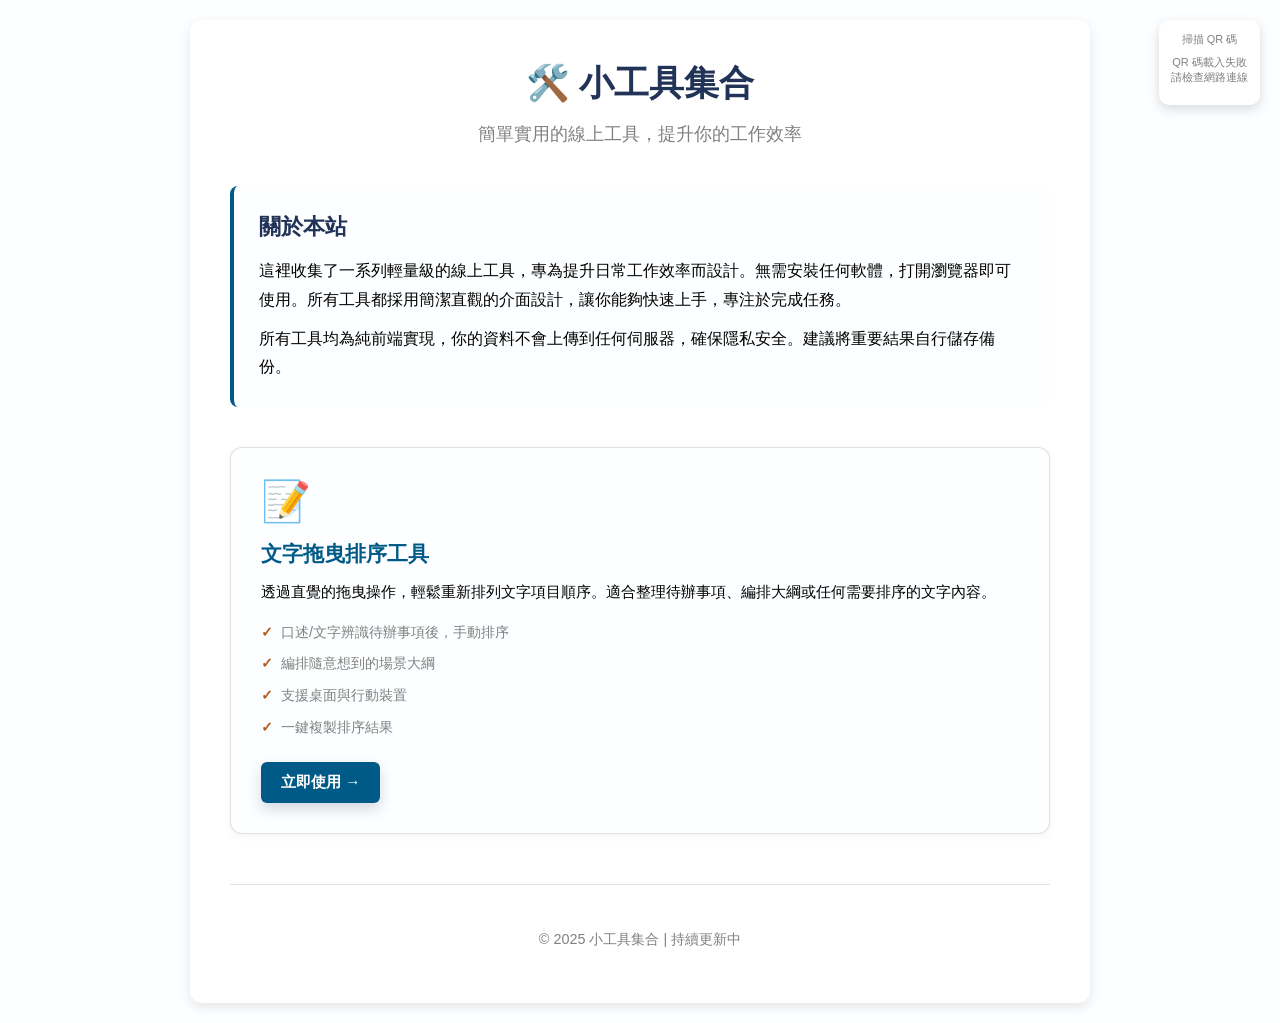
==== index.html @ 2c17f5dd "Add reusable QR component" ====
<!DOCTYPE html>
<html lang="zh-Hant">
<head>
    <meta charset="UTF-8">
    <meta name="viewport" content="width=device-width, initial-scale=1.0">
    <title>小工具集合</title>
    <link rel="stylesheet" href="components/qr.css">
    <style>
        * {
            box-sizing: border-box;
        }
        body {
            font-family: -apple-system, BlinkMacSystemFont, "Segoe UI", Roboto, sans-serif;
            background-color: #FCFEFF;
            color: #000000;
            display: flex;
            flex-direction: column;
            align-items: center;
            padding: 20px;
            margin: 0;
            min-height: 100vh;
        }
        .container {
            width: 100%;
            max-width: 900px;
            background: #FFFFFF;
            padding: 40px;
            border-radius: 12px;
            box-shadow: 0 4px 12px rgba(0,0,0,0.1);
        }
        h1 {
            text-align: center;
            color: #213357;
            margin: 0 0 15px 0;
            font-size: 2.2em;
            font-weight: 700;
        }
        .subtitle {
            text-align: center;
            color: #808080;
            margin: 0 0 40px 0;
            font-size: 1.1em;
            font-weight: 400;
        }
        .intro-section {
            margin-bottom: 40px;
            padding: 25px;
            background-color: #FCFEFF;
            border-radius: 8px;
            border-left: 4px solid #005A87;
        }
        .intro-section h2 {
            color: #213357;
            margin: 0 0 15px 0;
            font-size: 1.4em;
        }
        .intro-section p {
            color: #000000;
            line-height: 1.8;
            margin: 0 0 10px 0;
            font-size: 1em;
        }
        .intro-section p:last-child {
            margin-bottom: 0;
        }
        .tools-grid {
            display: grid;
            grid-template-columns: repeat(auto-fit, minmax(280px, 1fr));
            gap: 25px;
            margin-top: 30px;
        }
        .tool-card {
            background: #FCFEFF;
            border: 1px solid rgba(58, 58, 58, 0.15);
            border-radius: 12px;
            padding: 30px;
            transition: all 0.3s ease;
            text-decoration: none;
            color: inherit;
            display: block;
            box-shadow: 0 2px 8px rgba(0,0,0,0.05);
        }
        .tool-card:hover {
            transform: translateY(-5px);
            box-shadow: 0 6px 20px rgba(0, 90, 135, 0.15);
            border-color: #005A87;
        }
        .tool-icon {
            font-size: 2.5em;
            margin-bottom: 15px;
            display: block;
        }
        .tool-card h3 {
            color: #005A87;
            margin: 0 0 12px 0;
            font-size: 1.3em;
            font-weight: 600;
        }
        .tool-card p {
            color: #000000;
            line-height: 1.6;
            margin: 0 0 15px 0;
            font-size: 0.95em;
        }
        .tool-features {
            list-style: none;
            padding: 0;
            margin: 15px 0 0 0;
        }
        .tool-features li {
            color: #808080;
            font-size: 0.9em;
            line-height: 1.8;
            padding-left: 20px;
            position: relative;
            margin-bottom: 6px;
        }
        .tool-features li:before {
            content: "✓";
            color: #B35A1E;
            font-weight: bold;
            position: absolute;
            left: 0;
        }
        .cta-button {
            display: inline-block;
            margin-top: 15px;
            padding: 10px 20px;
            font-size: 0.95em;
            font-weight: bold;
            color: #fff;
            background-color: #005A87;
            border: none;
            border-radius: 6px;
            text-decoration: none;
            transition: background-color 0.2s;
            box-shadow: 0 6px 14px rgba(33, 51, 87, 0.18);
        }
        .cta-button:hover {
            background-color: #213357;
        }
        .footer {
            margin-top: 50px;
            text-align: center;
            color: #808080;
            font-size: 0.9em;
            padding-top: 30px;
            border-top: 1px solid rgba(58, 58, 58, 0.15);
        }
        
        /* 響應式設計 */
        @media (max-width: 768px) {
            body {
                padding: 10px;
            }
            .container {
                padding: 25px;
            }
            h1 {
                font-size: 1.8em;
            }
            .subtitle {
                font-size: 1em;
                margin-bottom: 30px;
            }
            .intro-section {
                padding: 20px;
                margin-bottom: 30px;
            }
            .intro-section h2 {
                font-size: 1.2em;
            }
            .tools-grid {
                grid-template-columns: 1fr;
                gap: 20px;
            }
            .tool-card {
                padding: 25px;
            }
        }
        
        @media (max-width: 480px) {
            h1 {
                font-size: 1.5em;
            }
            .subtitle {
                font-size: 0.9em;
            }
            .intro-section h2 {
                font-size: 1.1em;
            }
            .tool-card h3 {
                font-size: 1.2em;
            }
        }
    </style>
</head>
<body>
    <div class="container">
        <h1>🛠️ 小工具集合</h1>
        <p class="subtitle">簡單實用的線上工具，提升你的工作效率</p>
        
        <div class="intro-section">
            <h2>關於本站</h2>
            <p>這裡收集了一系列輕量級的線上工具，專為提升日常工作效率而設計。無需安裝任何軟體，打開瀏覽器即可使用。所有工具都採用簡潔直觀的介面設計，讓你能夠快速上手，專注於完成任務。</p>
            <p>所有工具均為純前端實現，你的資料不會上傳到任何伺服器，確保隱私安全。建議將重要結果自行儲存備份。</p>
        </div>
        
        <div class="tools-grid">
            <a href="draglist.html" class="tool-card">
                <span class="tool-icon">📝</span>
                <h3>文字拖曳排序工具</h3>
                <p>透過直覺的拖曳操作，輕鬆重新排列文字項目順序。適合整理待辦事項、編排大綱或任何需要排序的文字內容。</p>
                <ul class="tool-features">
                    <li>口述/文字辨識待辦事項後，手動排序</li>
                    <li>編排隨意想到的場景大綱</li>
                    <li>支援桌面與行動裝置</li>
                    <li>一鍵複製排序結果</li>
                </ul>
                <span class="cta-button">立即使用 →</span>
            </a>
            
            <!-- 預留位置：未來可以新增更多工具 -->
            <!-- 
            <a href="tool2.html" class="tool-card">
                <span class="tool-icon">🎨</span>
                <h3>工具名稱</h3>
                <p>工具描述...</p>
                <ul class="tool-features">
                    <li>功能特點 1</li>
                    <li>功能特點 2</li>
                    <li>功能特點 3</li>
                </ul>
                <span class="cta-button">立即使用 →</span>
            </a>
            -->
        </div>
        
        <div class="footer">
            <p>© 2025 小工具集合 | 持續更新中</p>
        </div>
    </div>
    <script src="components/qr.js" defer></script>
</body>
</html>
---- components/qr.css ----
.qr-container {
    position: fixed;
    top: 20px;
    right: 20px;
    z-index: 1000;
    text-align: center;
    padding: 12px;
    background-color: #FFFFFF;
    border-radius: 10px;
    box-shadow: 0 4px 12px rgba(0,0,0,0.15);
    display: none;
}

.qr-container p {
    margin: 0 0 8px 0;
    font-size: 11px;
    color: #808080;
    font-weight: 500;
}

#qrcode {
    display: inline-block;
}

#qrcode canvas {
    display: block;
}

@media (min-width: 769px) {
    .qr-container {
        display: block;
    }
}
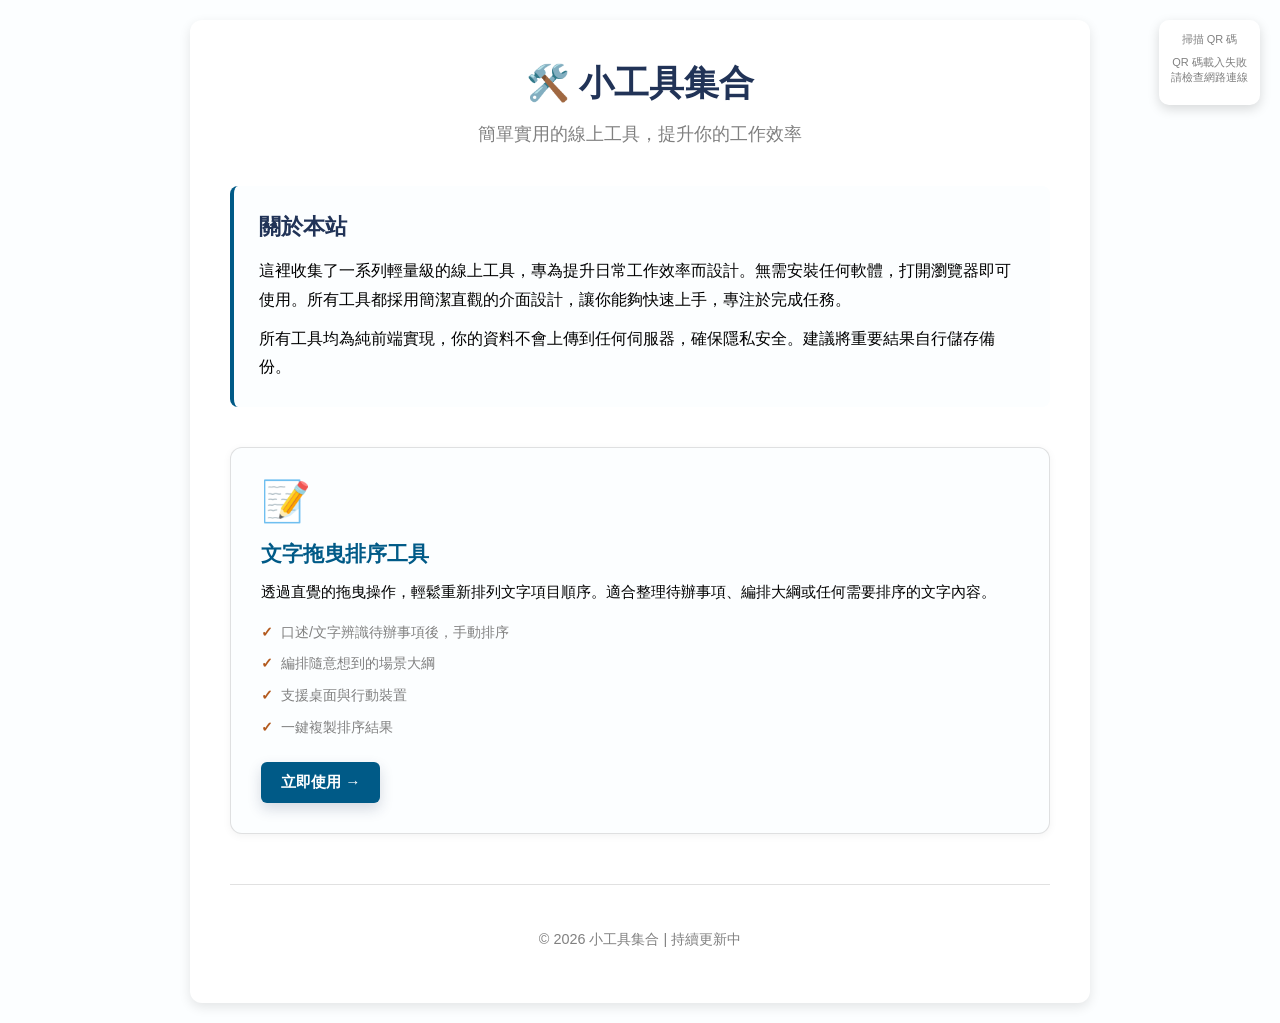
==== commit 45dc45da: "更新頁尾年份為 2026" ====
--- a/index.html
+++ b/index.html
@@ -1,245 +1,245 @@
-<!DOCTYPE html>
-<html lang="zh-Hant">
-<head>
-    <meta charset="UTF-8">
-    <meta name="viewport" content="width=device-width, initial-scale=1.0">
-    <title>小工具集合</title>
-    <link rel="stylesheet" href="components/qr.css">
-    <style>
-        * {
-            box-sizing: border-box;
-        }
-        body {
-            font-family: -apple-system, BlinkMacSystemFont, "Segoe UI", Roboto, sans-serif;
-            background-color: #FCFEFF;
-            color: #000000;
-            display: flex;
-            flex-direction: column;
-            align-items: center;
-            padding: 20px;
-            margin: 0;
-            min-height: 100vh;
-        }
-        .container {
-            width: 100%;
-            max-width: 900px;
-            background: #FFFFFF;
-            padding: 40px;
-            border-radius: 12px;
-            box-shadow: 0 4px 12px rgba(0,0,0,0.1);
-        }
-        h1 {
-            text-align: center;
-            color: #213357;
-            margin: 0 0 15px 0;
-            font-size: 2.2em;
-            font-weight: 700;
-        }
-        .subtitle {
-            text-align: center;
-            color: #808080;
-            margin: 0 0 40px 0;
-            font-size: 1.1em;
-            font-weight: 400;
-        }
-        .intro-section {
-            margin-bottom: 40px;
-            padding: 25px;
-            background-color: #FCFEFF;
-            border-radius: 8px;
-            border-left: 4px solid #005A87;
-        }
-        .intro-section h2 {
-            color: #213357;
-            margin: 0 0 15px 0;
-            font-size: 1.4em;
-        }
-        .intro-section p {
-            color: #000000;
-            line-height: 1.8;
-            margin: 0 0 10px 0;
-            font-size: 1em;
-        }
-        .intro-section p:last-child {
-            margin-bottom: 0;
-        }
-        .tools-grid {
-            display: grid;
-            grid-template-columns: repeat(auto-fit, minmax(280px, 1fr));
-            gap: 25px;
-            margin-top: 30px;
-        }
-        .tool-card {
-            background: #FCFEFF;
-            border: 1px solid rgba(58, 58, 58, 0.15);
-            border-radius: 12px;
-            padding: 30px;
-            transition: all 0.3s ease;
-            text-decoration: none;
-            color: inherit;
-            display: block;
-            box-shadow: 0 2px 8px rgba(0,0,0,0.05);
-        }
-        .tool-card:hover {
-            transform: translateY(-5px);
-            box-shadow: 0 6px 20px rgba(0, 90, 135, 0.15);
-            border-color: #005A87;
-        }
-        .tool-icon {
-            font-size: 2.5em;
-            margin-bottom: 15px;
-            display: block;
-        }
-        .tool-card h3 {
-            color: #005A87;
-            margin: 0 0 12px 0;
-            font-size: 1.3em;
-            font-weight: 600;
-        }
-        .tool-card p {
-            color: #000000;
-            line-height: 1.6;
-            margin: 0 0 15px 0;
-            font-size: 0.95em;
-        }
-        .tool-features {
-            list-style: none;
-            padding: 0;
-            margin: 15px 0 0 0;
-        }
-        .tool-features li {
-            color: #808080;
-            font-size: 0.9em;
-            line-height: 1.8;
-            padding-left: 20px;
-            position: relative;
-            margin-bottom: 6px;
-        }
-        .tool-features li:before {
-            content: "✓";
-            color: #B35A1E;
-            font-weight: bold;
-            position: absolute;
-            left: 0;
-        }
-        .cta-button {
-            display: inline-block;
-            margin-top: 15px;
-            padding: 10px 20px;
-            font-size: 0.95em;
-            font-weight: bold;
-            color: #fff;
-            background-color: #005A87;
-            border: none;
-            border-radius: 6px;
-            text-decoration: none;
-            transition: background-color 0.2s;
-            box-shadow: 0 6px 14px rgba(33, 51, 87, 0.18);
-        }
-        .cta-button:hover {
-            background-color: #213357;
-        }
-        .footer {
-            margin-top: 50px;
-            text-align: center;
-            color: #808080;
-            font-size: 0.9em;
-            padding-top: 30px;
-            border-top: 1px solid rgba(58, 58, 58, 0.15);
-        }
-        
-        /* 響應式設計 */
-        @media (max-width: 768px) {
-            body {
-                padding: 10px;
-            }
-            .container {
-                padding: 25px;
-            }
-            h1 {
-                font-size: 1.8em;
-            }
-            .subtitle {
-                font-size: 1em;
-                margin-bottom: 30px;
-            }
-            .intro-section {
-                padding: 20px;
-                margin-bottom: 30px;
-            }
-            .intro-section h2 {
-                font-size: 1.2em;
-            }
-            .tools-grid {
-                grid-template-columns: 1fr;
-                gap: 20px;
-            }
-            .tool-card {
-                padding: 25px;
-            }
-        }
-        
-        @media (max-width: 480px) {
-            h1 {
-                font-size: 1.5em;
-            }
-            .subtitle {
-                font-size: 0.9em;
-            }
-            .intro-section h2 {
-                font-size: 1.1em;
-            }
-            .tool-card h3 {
-                font-size: 1.2em;
-            }
-        }
-    </style>
-</head>
-<body>
-    <div class="container">
-        <h1>🛠️ 小工具集合</h1>
-        <p class="subtitle">簡單實用的線上工具，提升你的工作效率</p>
-        
-        <div class="intro-section">
-            <h2>關於本站</h2>
-            <p>這裡收集了一系列輕量級的線上工具，專為提升日常工作效率而設計。無需安裝任何軟體，打開瀏覽器即可使用。所有工具都採用簡潔直觀的介面設計，讓你能夠快速上手，專注於完成任務。</p>
-            <p>所有工具均為純前端實現，你的資料不會上傳到任何伺服器，確保隱私安全。建議將重要結果自行儲存備份。</p>
-        </div>
-        
-        <div class="tools-grid">
-            <a href="draglist.html" class="tool-card">
-                <span class="tool-icon">📝</span>
-                <h3>文字拖曳排序工具</h3>
-                <p>透過直覺的拖曳操作，輕鬆重新排列文字項目順序。適合整理待辦事項、編排大綱或任何需要排序的文字內容。</p>
-                <ul class="tool-features">
-                    <li>口述/文字辨識待辦事項後，手動排序</li>
-                    <li>編排隨意想到的場景大綱</li>
-                    <li>支援桌面與行動裝置</li>
-                    <li>一鍵複製排序結果</li>
-                </ul>
-                <span class="cta-button">立即使用 →</span>
-            </a>
-            
-            <!-- 預留位置：未來可以新增更多工具 -->
-            <!-- 
-            <a href="tool2.html" class="tool-card">
-                <span class="tool-icon">🎨</span>
-                <h3>工具名稱</h3>
-                <p>工具描述...</p>
-                <ul class="tool-features">
-                    <li>功能特點 1</li>
-                    <li>功能特點 2</li>
-                    <li>功能特點 3</li>
-                </ul>
-                <span class="cta-button">立即使用 →</span>
-            </a>
-            -->
-        </div>
-        
-        <div class="footer">
-            <p>© 2025 小工具集合 | 持續更新中</p>
-        </div>
-    </div>
-    <script src="components/qr.js" defer></script>
-</body>
-</html>
+<!DOCTYPE html>
+<html lang="zh-Hant">
+<head>
+    <meta charset="UTF-8">
+    <meta name="viewport" content="width=device-width, initial-scale=1.0">
+    <title>小工具集合</title>
+    <link rel="stylesheet" href="components/qr.css">
+    <style>
+        * {
+            box-sizing: border-box;
+        }
+        body {
+            font-family: -apple-system, BlinkMacSystemFont, "Segoe UI", Roboto, sans-serif;
+            background-color: #FCFEFF;
+            color: #000000;
+            display: flex;
+            flex-direction: column;
+            align-items: center;
+            padding: 20px;
+            margin: 0;
+            min-height: 100vh;
+        }
+        .container {
+            width: 100%;
+            max-width: 900px;
+            background: #FFFFFF;
+            padding: 40px;
+            border-radius: 12px;
+            box-shadow: 0 4px 12px rgba(0,0,0,0.1);
+        }
+        h1 {
+            text-align: center;
+            color: #213357;
+            margin: 0 0 15px 0;
+            font-size: 2.2em;
+            font-weight: 700;
+        }
+        .subtitle {
+            text-align: center;
+            color: #808080;
+            margin: 0 0 40px 0;
+            font-size: 1.1em;
+            font-weight: 400;
+        }
+        .intro-section {
+            margin-bottom: 40px;
+            padding: 25px;
+            background-color: #FCFEFF;
+            border-radius: 8px;
+            border-left: 4px solid #005A87;
+        }
+        .intro-section h2 {
+            color: #213357;
+            margin: 0 0 15px 0;
+            font-size: 1.4em;
+        }
+        .intro-section p {
+            color: #000000;
+            line-height: 1.8;
+            margin: 0 0 10px 0;
+            font-size: 1em;
+        }
+        .intro-section p:last-child {
+            margin-bottom: 0;
+        }
+        .tools-grid {
+            display: grid;
+            grid-template-columns: repeat(auto-fit, minmax(280px, 1fr));
+            gap: 25px;
+            margin-top: 30px;
+        }
+        .tool-card {
+            background: #FCFEFF;
+            border: 1px solid rgba(58, 58, 58, 0.15);
+            border-radius: 12px;
+            padding: 30px;
+            transition: all 0.3s ease;
+            text-decoration: none;
+            color: inherit;
+            display: block;
+            box-shadow: 0 2px 8px rgba(0,0,0,0.05);
+        }
+        .tool-card:hover {
+            transform: translateY(-5px);
+            box-shadow: 0 6px 20px rgba(0, 90, 135, 0.15);
+            border-color: #005A87;
+        }
+        .tool-icon {
+            font-size: 2.5em;
+            margin-bottom: 15px;
+            display: block;
+        }
+        .tool-card h3 {
+            color: #005A87;
+            margin: 0 0 12px 0;
+            font-size: 1.3em;
+            font-weight: 600;
+        }
+        .tool-card p {
+            color: #000000;
+            line-height: 1.6;
+            margin: 0 0 15px 0;
+            font-size: 0.95em;
+        }
+        .tool-features {
+            list-style: none;
+            padding: 0;
+            margin: 15px 0 0 0;
+        }
+        .tool-features li {
+            color: #808080;
+            font-size: 0.9em;
+            line-height: 1.8;
+            padding-left: 20px;
+            position: relative;
+            margin-bottom: 6px;
+        }
+        .tool-features li:before {
+            content: "✓";
+            color: #B35A1E;
+            font-weight: bold;
+            position: absolute;
+            left: 0;
+        }
+        .cta-button {
+            display: inline-block;
+            margin-top: 15px;
+            padding: 10px 20px;
+            font-size: 0.95em;
+            font-weight: bold;
+            color: #fff;
+            background-color: #005A87;
+            border: none;
+            border-radius: 6px;
+            text-decoration: none;
+            transition: background-color 0.2s;
+            box-shadow: 0 6px 14px rgba(33, 51, 87, 0.18);
+        }
+        .cta-button:hover {
+            background-color: #213357;
+        }
+        .footer {
+            margin-top: 50px;
+            text-align: center;
+            color: #808080;
+            font-size: 0.9em;
+            padding-top: 30px;
+            border-top: 1px solid rgba(58, 58, 58, 0.15);
+        }
+        
+        /* 響應式設計 */
+        @media (max-width: 768px) {
+            body {
+                padding: 10px;
+            }
+            .container {
+                padding: 25px;
+            }
+            h1 {
+                font-size: 1.8em;
+            }
+            .subtitle {
+                font-size: 1em;
+                margin-bottom: 30px;
+            }
+            .intro-section {
+                padding: 20px;
+                margin-bottom: 30px;
+            }
+            .intro-section h2 {
+                font-size: 1.2em;
+            }
+            .tools-grid {
+                grid-template-columns: 1fr;
+                gap: 20px;
+            }
+            .tool-card {
+                padding: 25px;
+            }
+        }
+        
+        @media (max-width: 480px) {
+            h1 {
+                font-size: 1.5em;
+            }
+            .subtitle {
+                font-size: 0.9em;
+            }
+            .intro-section h2 {
+                font-size: 1.1em;
+            }
+            .tool-card h3 {
+                font-size: 1.2em;
+            }
+        }
+    </style>
+</head>
+<body>
+    <div class="container">
+        <h1>🛠️ 小工具集合</h1>
+        <p class="subtitle">簡單實用的線上工具，提升你的工作效率</p>
+        
+        <div class="intro-section">
+            <h2>關於本站</h2>
+            <p>這裡收集了一系列輕量級的線上工具，專為提升日常工作效率而設計。無需安裝任何軟體，打開瀏覽器即可使用。所有工具都採用簡潔直觀的介面設計，讓你能夠快速上手，專注於完成任務。</p>
+            <p>所有工具均為純前端實現，你的資料不會上傳到任何伺服器，確保隱私安全。建議將重要結果自行儲存備份。</p>
+        </div>
+        
+        <div class="tools-grid">
+            <a href="draglist.html" class="tool-card">
+                <span class="tool-icon">📝</span>
+                <h3>文字拖曳排序工具</h3>
+                <p>透過直覺的拖曳操作，輕鬆重新排列文字項目順序。適合整理待辦事項、編排大綱或任何需要排序的文字內容。</p>
+                <ul class="tool-features">
+                    <li>口述/文字辨識待辦事項後，手動排序</li>
+                    <li>編排隨意想到的場景大綱</li>
+                    <li>支援桌面與行動裝置</li>
+                    <li>一鍵複製排序結果</li>
+                </ul>
+                <span class="cta-button">立即使用 →</span>
+            </a>
+            
+            <!-- 預留位置：未來可以新增更多工具 -->
+            <!-- 
+            <a href="tool2.html" class="tool-card">
+                <span class="tool-icon">🎨</span>
+                <h3>工具名稱</h3>
+                <p>工具描述...</p>
+                <ul class="tool-features">
+                    <li>功能特點 1</li>
+                    <li>功能特點 2</li>
+                    <li>功能特點 3</li>
+                </ul>
+                <span class="cta-button">立即使用 →</span>
+            </a>
+            -->
+        </div>
+        
+        <div class="footer">
+            <p>© 2026 小工具集合 | 持續更新中</p>
+        </div>
+    </div>
+    <script src="components/qr.js" defer></script>
+</body>
+</html>
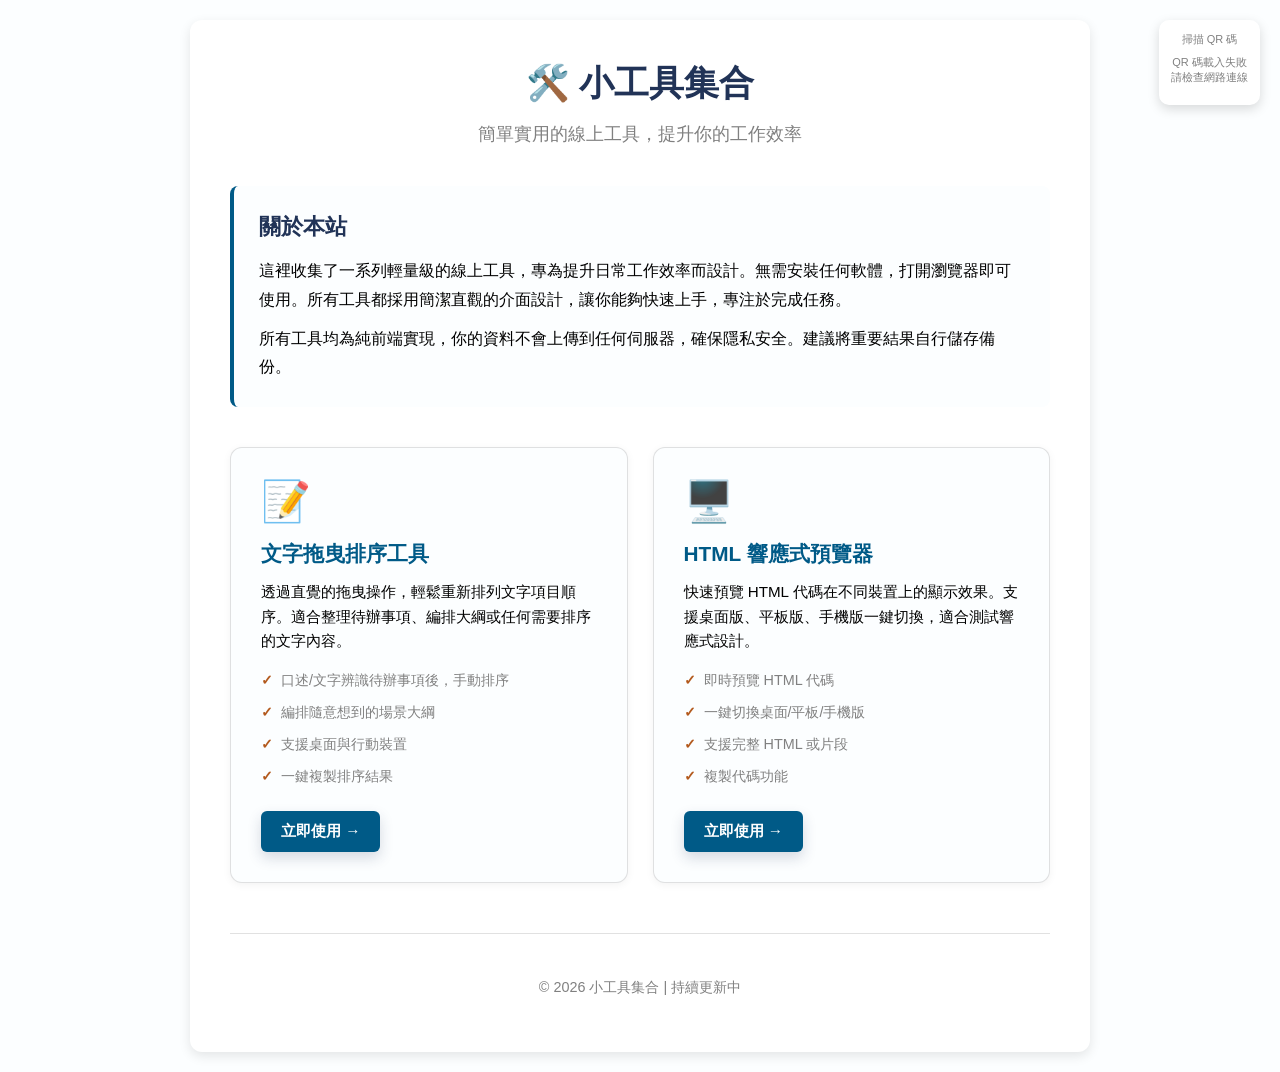
==== commit f891f165: "新增 HTML 響應式預覽器工具" ====
--- a/index.html
+++ b/index.html
@@ -220,9 +220,22 @@
                 <span class="cta-button">立即使用 →</span>
             </a>
             
+            <a href="html-preview.html" class="tool-card">
+                <span class="tool-icon">🖥️</span>
+                <h3>HTML 響應式預覽器</h3>
+                <p>快速預覽 HTML 代碼在不同裝置上的顯示效果。支援桌面版、平板版、手機版一鍵切換，適合測試響應式設計。</p>
+                <ul class="tool-features">
+                    <li>即時預覽 HTML 代碼</li>
+                    <li>一鍵切換桌面/平板/手機版</li>
+                    <li>支援完整 HTML 或片段</li>
+                    <li>複製代碼功能</li>
+                </ul>
+                <span class="cta-button">立即使用 →</span>
+            </a>
+            
             <!-- 預留位置：未來可以新增更多工具 -->
             <!-- 
-            <a href="tool2.html" class="tool-card">
+            <a href="tool3.html" class="tool-card">
                 <span class="tool-icon">🎨</span>
                 <h3>工具名稱</h3>
                 <p>工具描述...</p>
@@ -237,9 +250,12 @@
         </div>
         
         <div class="footer">
-            <p>© 2026 小工具集合 | 持續更新中</p>
+            <p>© <span id="current-year"></span> 小工具集合 | 持續更新中</p>
         </div>
     </div>
+    <script>
+        document.getElementById('current-year').textContent = new Date().getFullYear();
+    </script>
     <script src="components/qr.js" defer></script>
 </body>
 </html>
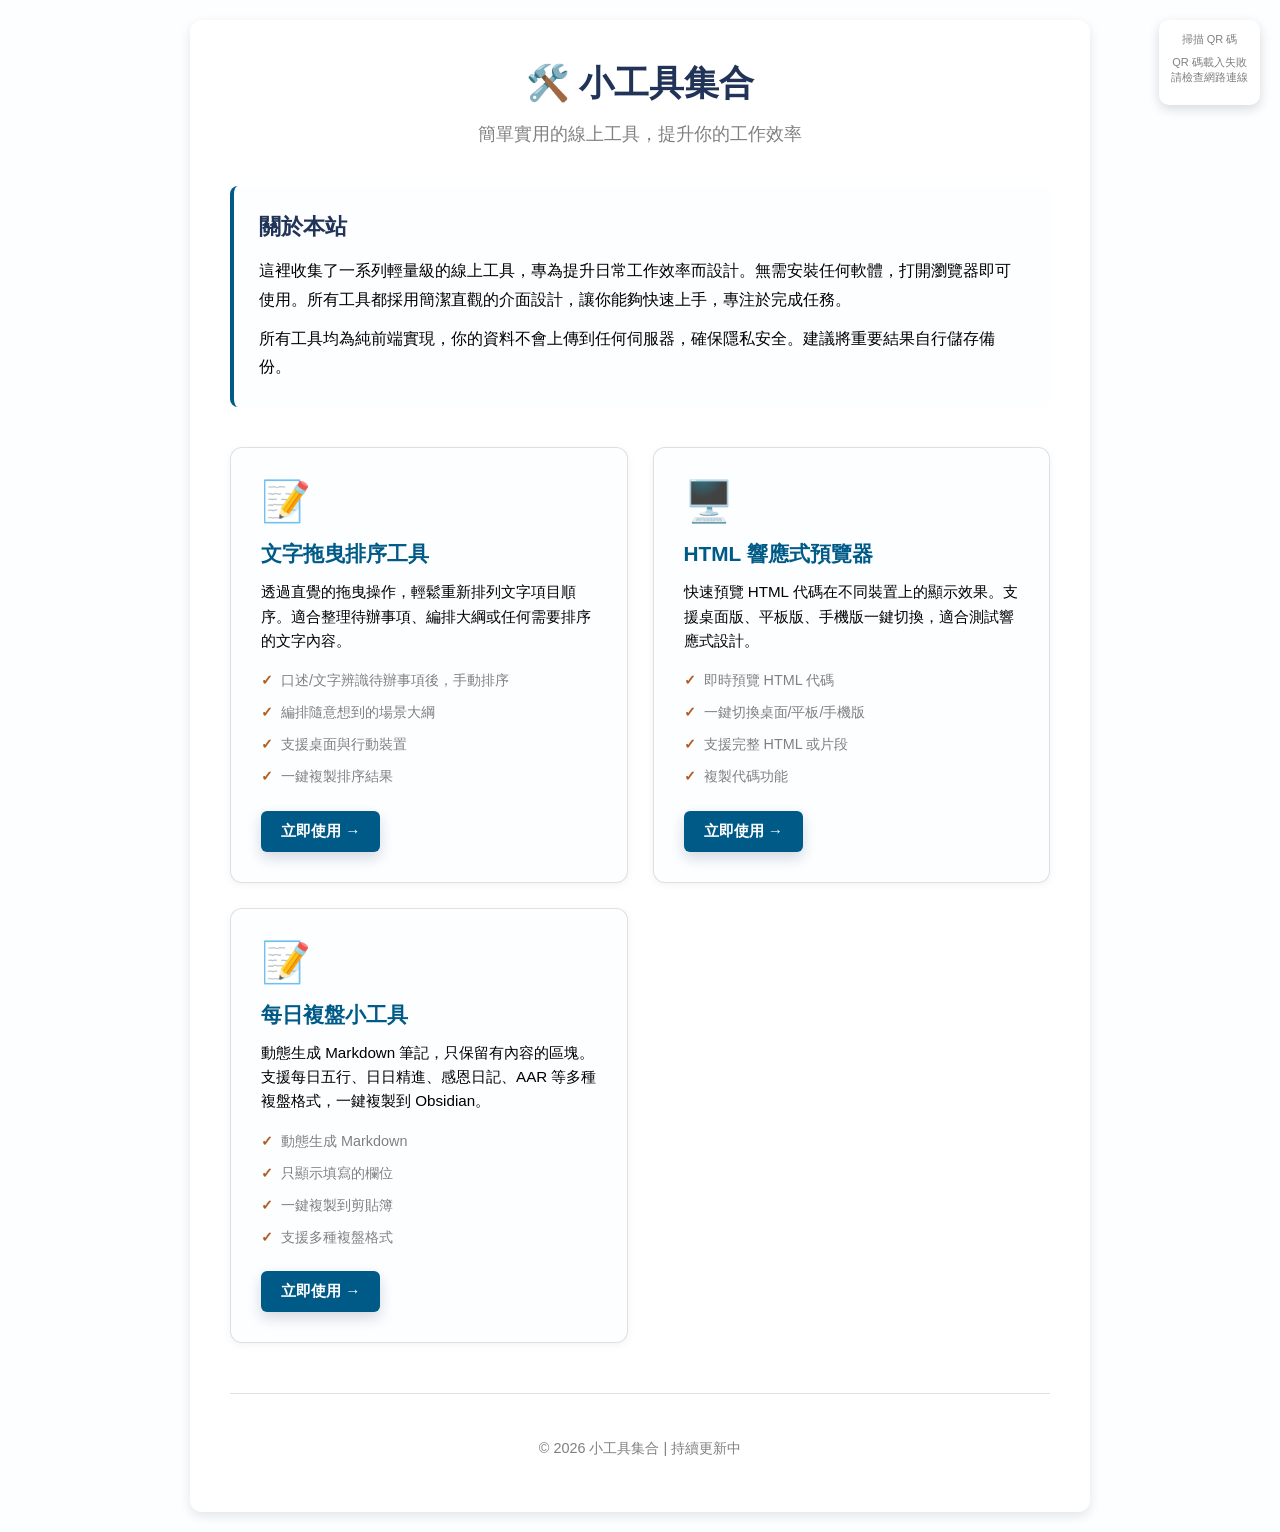
==== commit 81ca09ae: "Rename tool files: use underscore instead of hyphen" ====
--- a/index.html
+++ b/index.html
@@ -220,7 +220,7 @@
                 <span class="cta-button">立即使用 →</span>
             </a>
             
-            <a href="html-preview.html" class="tool-card">
+            <a href="html_preview.html" class="tool-card">
                 <span class="tool-icon">🖥️</span>
                 <h3>HTML 響應式預覽器</h3>
                 <p>快速預覽 HTML 代碼在不同裝置上的顯示效果。支援桌面版、平板版、手機版一鍵切換，適合測試響應式設計。</p>
@@ -233,9 +233,22 @@
                 <span class="cta-button">立即使用 →</span>
             </a>
             
+            <a href="daily_review.html" class="tool-card">
+                <span class="tool-icon">📝</span>
+                <h3>每日複盤小工具</h3>
+                <p>動態生成 Markdown 筆記，只保留有內容的區塊。支援每日五行、日日精進、感恩日記、AAR 等多種複盤格式，一鍵複製到 Obsidian。</p>
+                <ul class="tool-features">
+                    <li>動態生成 Markdown</li>
+                    <li>只顯示填寫的欄位</li>
+                    <li>一鍵複製到剪貼簿</li>
+                    <li>支援多種複盤格式</li>
+                </ul>
+                <span class="cta-button">立即使用 →</span>
+            </a>
+            
             <!-- 預留位置：未來可以新增更多工具 -->
             <!-- 
-            <a href="tool3.html" class="tool-card">
+            <a href="tool4.html" class="tool-card">
                 <span class="tool-icon">🎨</span>
                 <h3>工具名稱</h3>
                 <p>工具描述...</p>
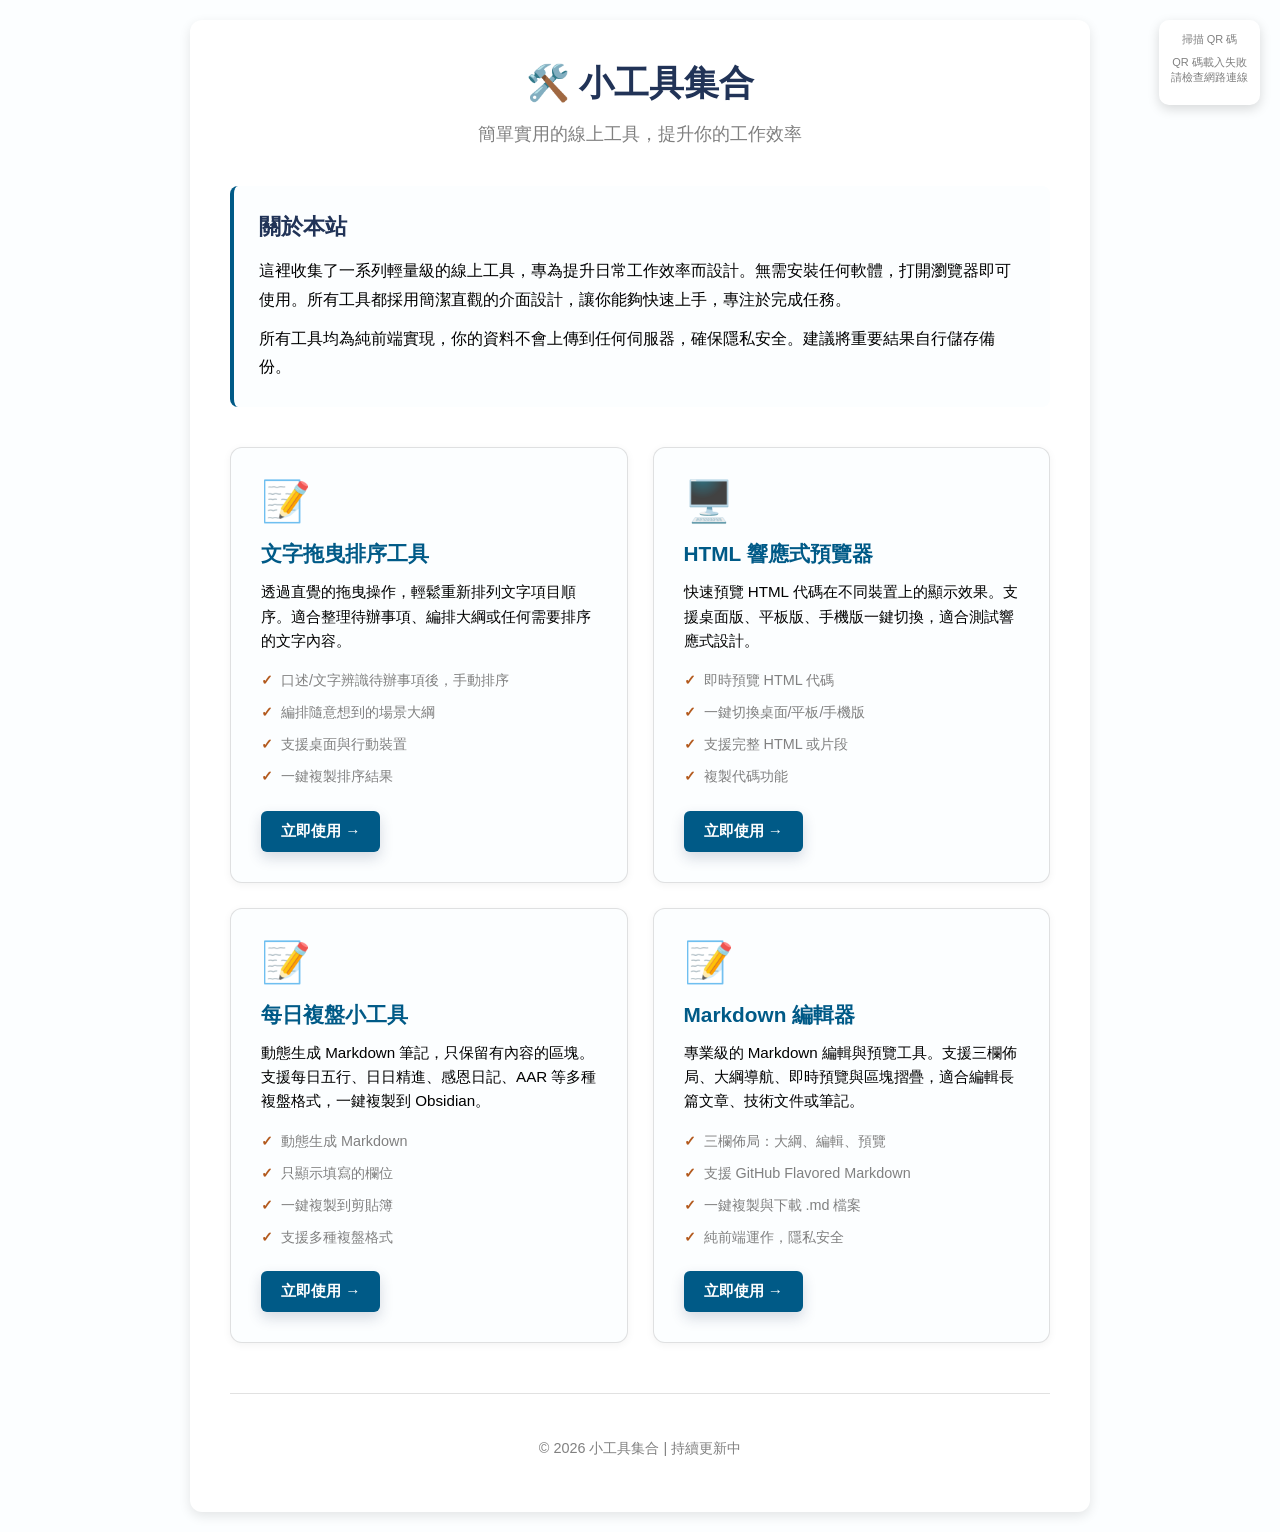
==== commit 084cf038: "feat: 在首頁新增 Markdown 編輯器卡片，並調整預覽配置" ====
--- a/index.html
+++ b/index.html
@@ -246,6 +246,19 @@
                 <span class="cta-button">立即使用 →</span>
             </a>
             
+            <a href="markdown-editor.html" class="tool-card">
+                <span class="tool-icon">📝</span>
+                <h3>Markdown 編輯器</h3>
+                <p>專業級的 Markdown 編輯與預覽工具。支援三欄佈局、大綱導航、即時預覽與區塊摺疊，適合編輯長篇文章、技術文件或筆記。</p>
+                <ul class="tool-features">
+                    <li>三欄佈局：大綱、編輯、預覽</li>
+                    <li>支援 GitHub Flavored Markdown</li>
+                    <li>一鍵複製與下載 .md 檔案</li>
+                    <li>純前端運作，隱私安全</li>
+                </ul>
+                <span class="cta-button">立即使用 →</span>
+            </a>
+            
             <!-- 預留位置：未來可以新增更多工具 -->
             <!-- 
             <a href="tool4.html" class="tool-card">
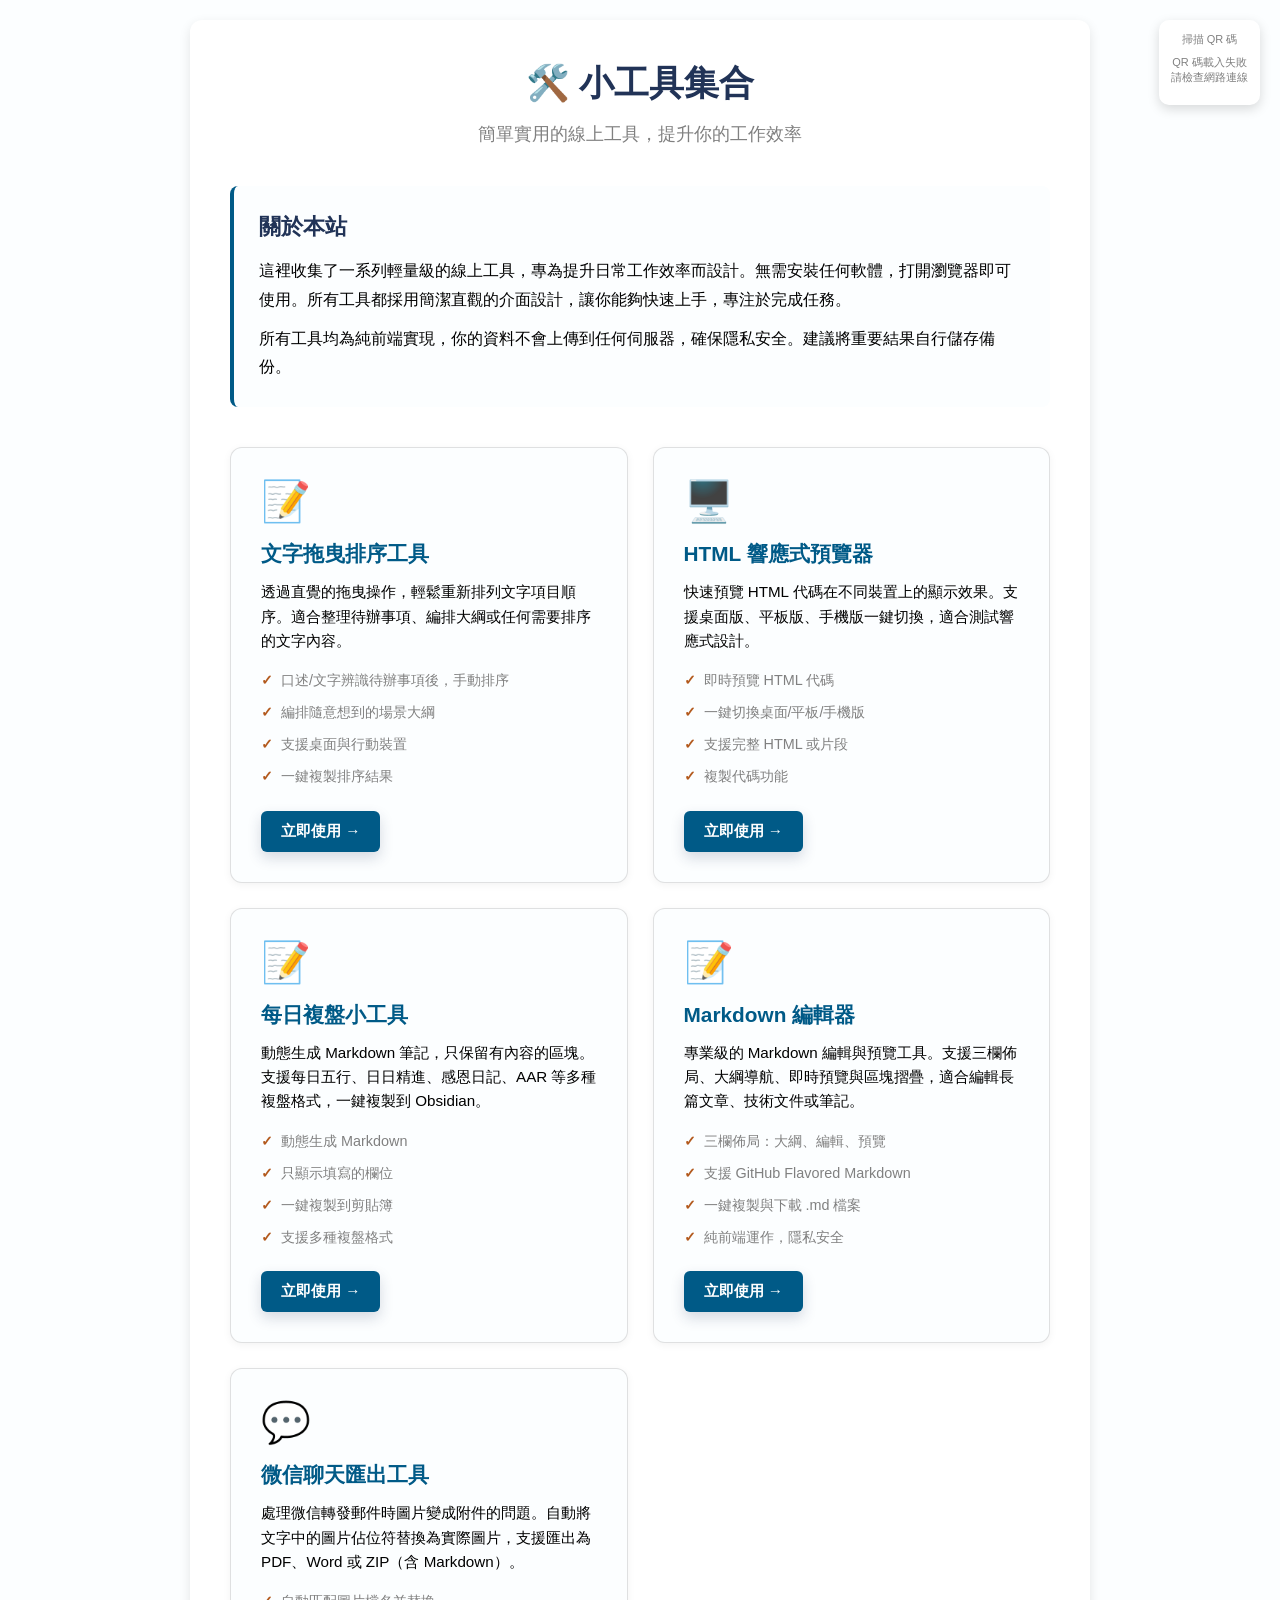
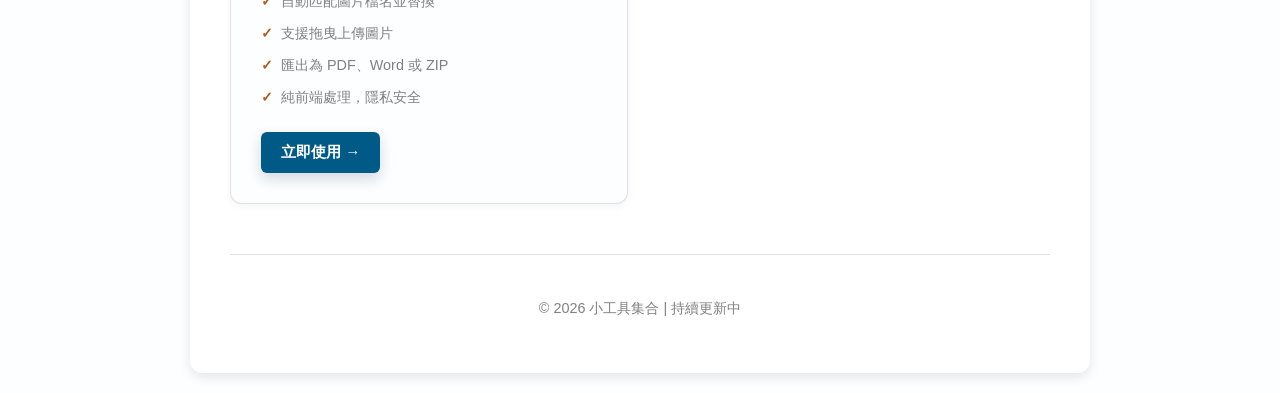
==== commit ca569076: "在首頁新增 chat2file 工具連結" ====
--- a/index.html
+++ b/index.html
@@ -259,6 +259,19 @@
                 <span class="cta-button">立即使用 →</span>
             </a>
             
+            <a href="chat2file.html" class="tool-card">
+                <span class="tool-icon">💬</span>
+                <h3>微信聊天匯出工具</h3>
+                <p>處理微信轉發郵件時圖片變成附件的問題。自動將文字中的圖片佔位符替換為實際圖片，支援匯出為 PDF、Word 或 ZIP（含 Markdown）。</p>
+                <ul class="tool-features">
+                    <li>自動匹配圖片檔名並替換</li>
+                    <li>支援拖曳上傳圖片</li>
+                    <li>匯出為 PDF、Word 或 ZIP</li>
+                    <li>純前端處理，隱私安全</li>
+                </ul>
+                <span class="cta-button">立即使用 →</span>
+            </a>
+            
             <!-- 預留位置：未來可以新增更多工具 -->
             <!-- 
             <a href="tool4.html" class="tool-card">
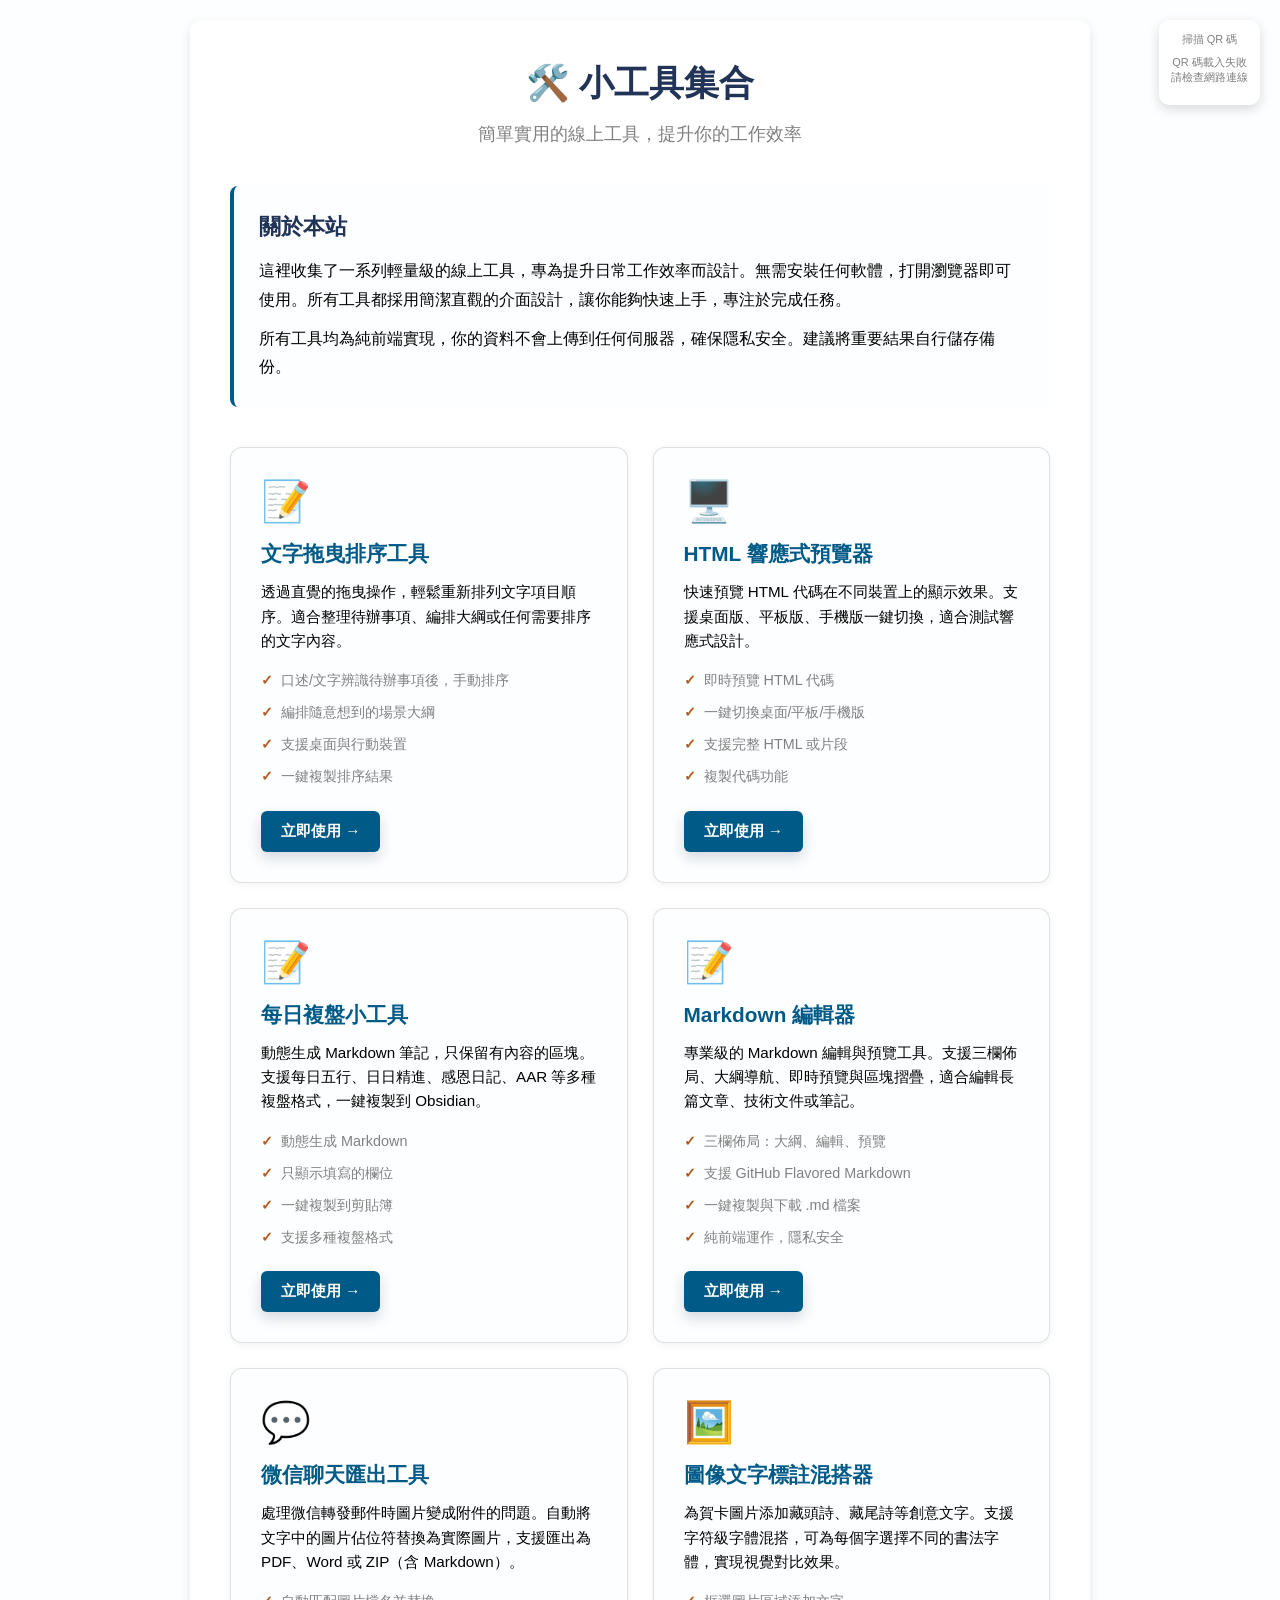
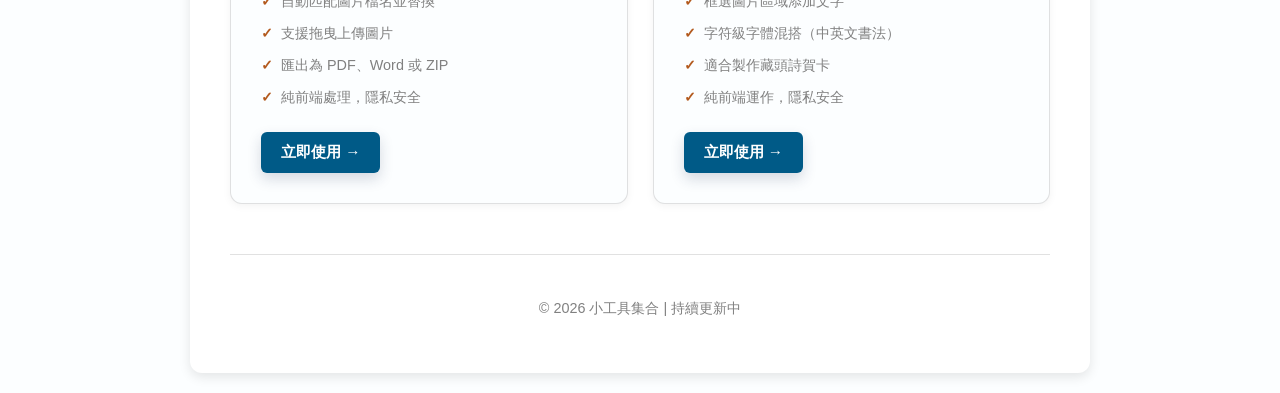
==== commit 09e85632: "新增圖像文字標註混搭器工具 - 支援中英文書法字體混搭，適合製作藏頭詩賀卡" ====
--- a/index.html
+++ b/index.html
@@ -272,6 +272,19 @@
                 <span class="cta-button">立即使用 →</span>
             </a>
             
+            <a href="image_text_mixer.html" class="tool-card">
+                <span class="tool-icon">🖼️</span>
+                <h3>圖像文字標註混搭器</h3>
+                <p>為賀卡圖片添加藏頭詩、藏尾詩等創意文字。支援字符級字體混搭，可為每個字選擇不同的書法字體，實現視覺對比效果。</p>
+                <ul class="tool-features">
+                    <li>框選圖片區域添加文字</li>
+                    <li>字符級字體混搭（中英文書法）</li>
+                    <li>適合製作藏頭詩賀卡</li>
+                    <li>純前端運作，隱私安全</li>
+                </ul>
+                <span class="cta-button">立即使用 →</span>
+            </a>
+            
             <!-- 預留位置：未來可以新增更多工具 -->
             <!-- 
             <a href="tool4.html" class="tool-card">
